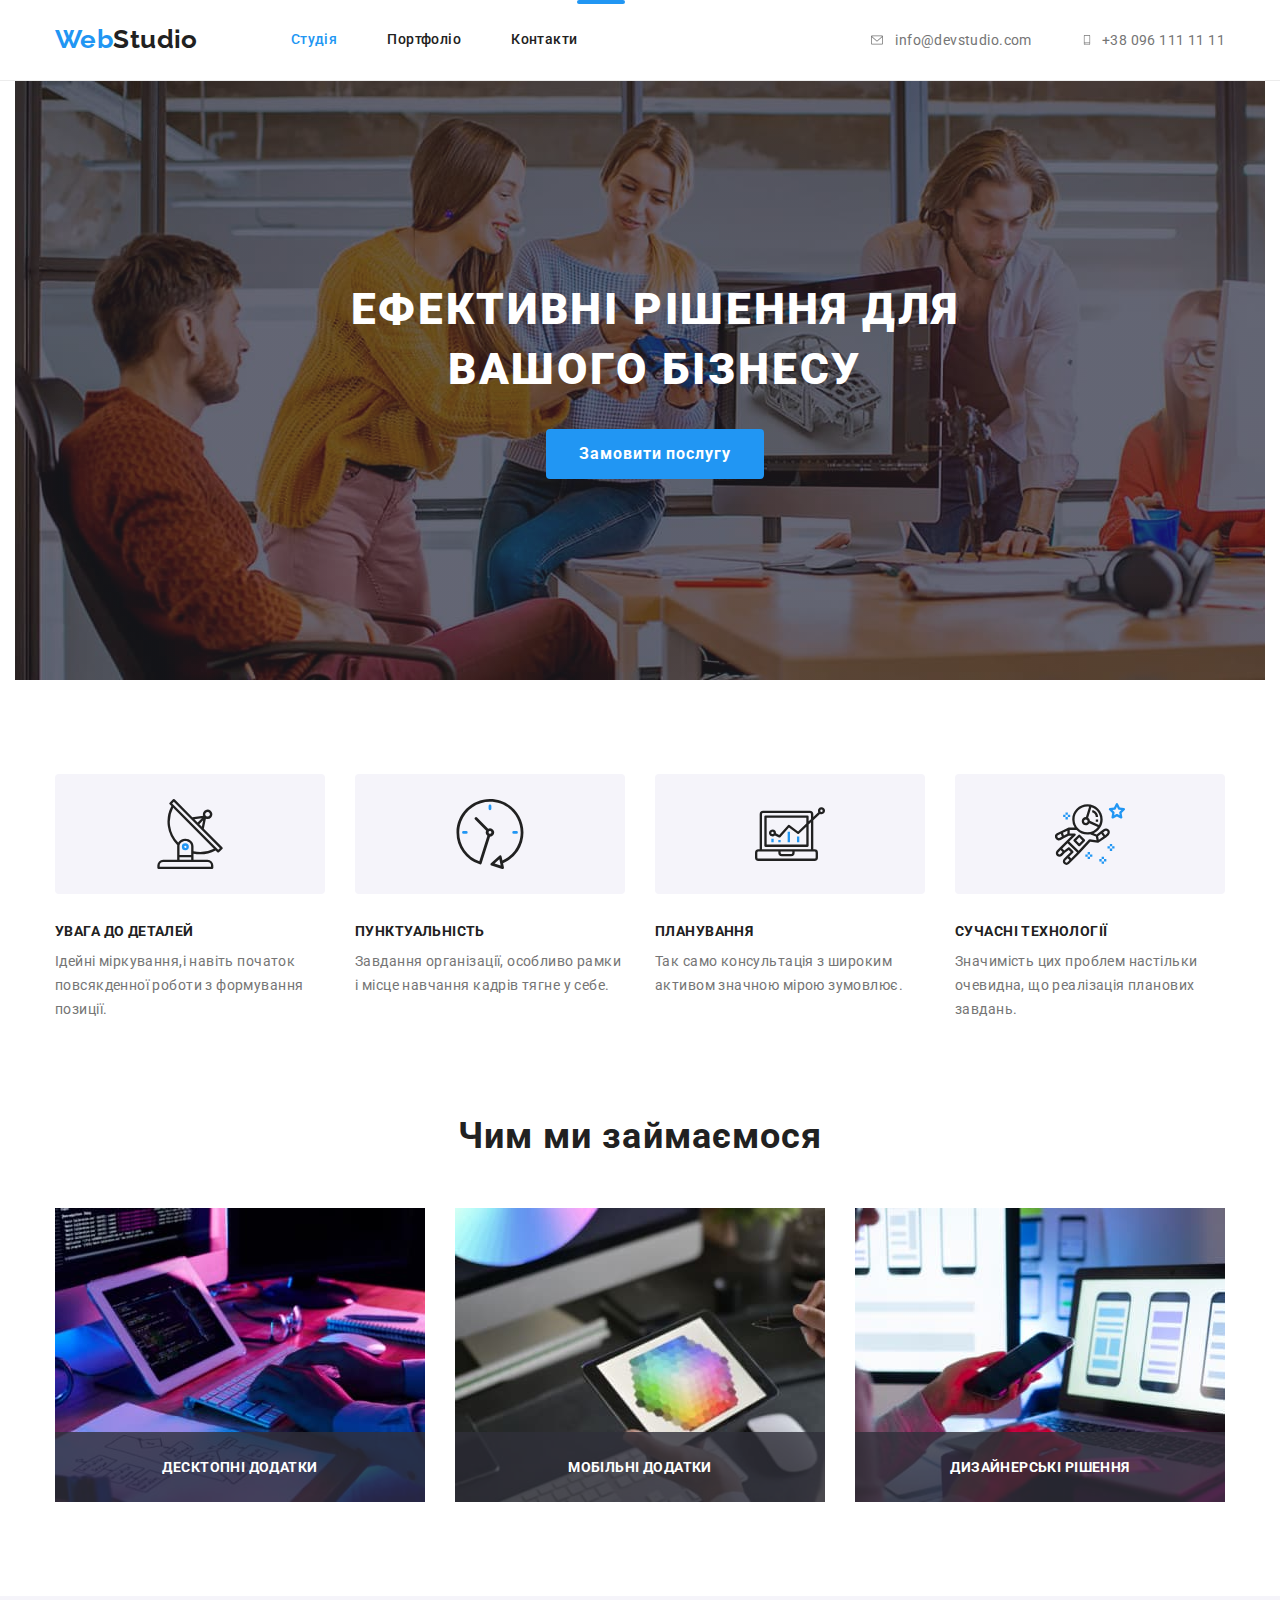
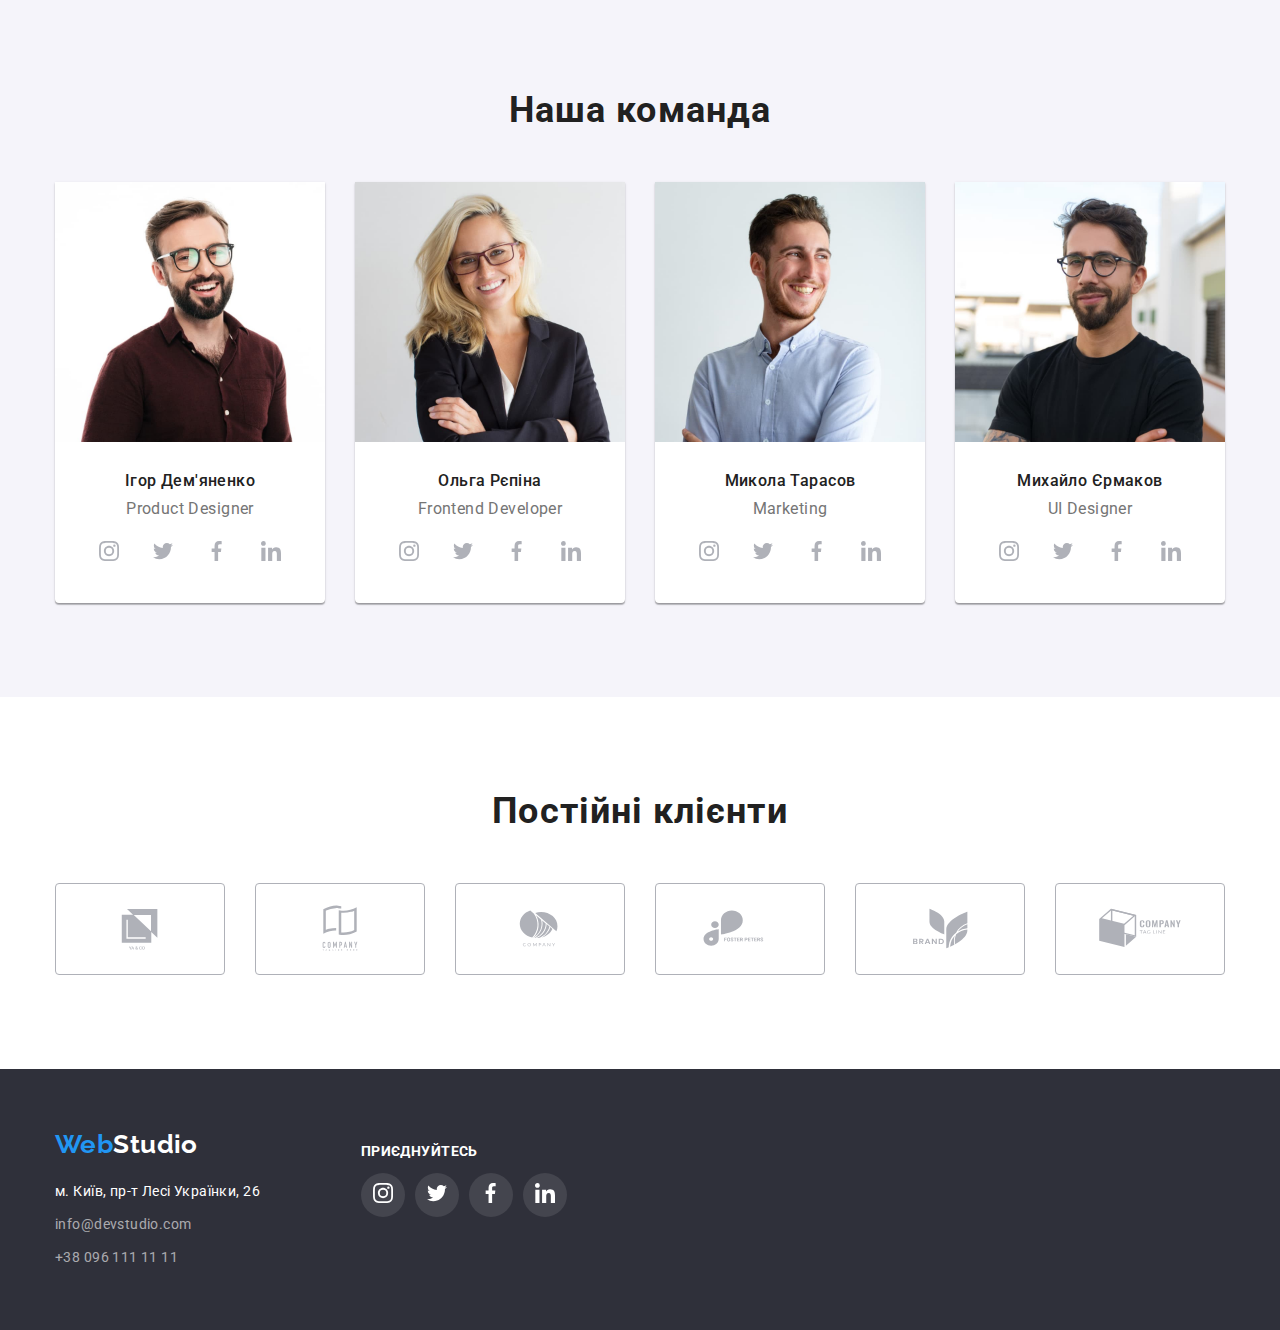
==== index.html @ f9b78a2f "upp" ====
<!DOCTYPE html>
<html lang="uk">
<head>
    <meta charset="UTF-8" />
    <meta 
    name="viewport" 
    content="width=device-width, initial-scale=1.0"
    />
    <title>WebStudio</title>
    <link rel="preconnect" href="https://fonts.googleapis.com">
    <link rel="preconnect" href="https://fonts.gstatic.com" crossorigin>
    <link href="https://fonts.googleapis.com/css2?family=Raleway:wght@700&family=Roboto:wght@400;500;700;900&display=swap" rel="stylesheet">
    <link rel="stylesheet" href="https://cdnjs.cloudflare.com/ajax/libs/modern-normalize/1.1.0/modern-normalize.min.css">
    <link rel="stylesheet" href="./css/styles.css">
</head>

<body>
    <header class="header">
        <div class="container">
            <div class="main-nav container-header">
                <a href="./index.html" class="logo decoration"><span class="web">Web</span><span
                        class="studio">Studio</span></a>
                <nav>
                    <ul class="list site-nav decoration header-decoration">
                        <li class="item"><a class="link current" href="./index.html">Студія</a></li>
                        <li class="item"><a class="link" href="./portfolio.html">Портфоліо</a></li>
                        <li class="item"><a class="link" href="./index.html">Контакти</a></li>
                    </ul>
                </nav>
    
                <ul class="list decoration auth-nav">
                    <li class="item-contact">
                        <a href="mailto:info@devstudio.com"
                            class="contact contact-header">
                            <svg width="16" height="12" class="nav-icon">
                                <use href="./images/icons.svg#icon-envelopehover"></use>
                            </svg>info@devstudio.com</a>
                    </li>
                    <a href="tel:+380961111111" class="nav-img contact-header">
                    
                    </a>
                    <li class="item-contact">
                        <a href="tel:+380961111111" class="contact contact-header">
                            <svg width="10" height="16" class="nav-icon">
                                <use href="./images/icons.svg#icon-smartphone"></use>
                            </svg> +38 096 111 11 11
                        </a>
                    </li>
                </ul>
            </div>
        </div>
    </header>

    <main>
        <section class="section-hero">
         <div class="hero-background">
            <div class="container">
                <div class="hero">
                    <h1 class="hero-title">Ефективні рішення для<br>вашого бізнесу</h1>
                    <button type="button" class="button primary">Замовити послугу</button>
                </div>
            </div>
         </div>
        </section>

        <section class="section-first">
            <div class="container">
             <div class="section index-hero">
            <h2 class="visually-hidden">Переваги</h2>
            <div>
                <ul class="list decoration-icons">
                   <li>
                    <span class="feauter-section-img">
                        <svg width="100" height="25" class="feauter-section-icon">
                            <use href="./images/icons.svg#icon-antenna"></use>
                        </svg>
                    </span>
                   </li>
                    <li>
                        <span class="feauter-section-img">
                            <svg width="100" height="25" class="feauter-section-icon">
                                <use href="./images/icons.svg#icon-clock"></use>
                            </svg>
                        </span>
                    </li>
                    <li>
                        <span class="feauter-section-img">
                            <svg width="100" height="25" class="feauter-section-icon">
                                <use href="./images/icons.svg#icon-diagram"></use>
                            </svg>
                        </span>
                    </li>
                    <li>
                        <span class="feauter-section-img">
                            <svg width="100" height="25" class="feauter-section-icon">
                                <use href="./images/icons.svg#icon-astronaut"></use>
                            </svg>
                        </span>
                    </li>
                </ul>
                <ul class="list feauter-section">
                     <li class="item-section">
                        <h3 class="section-title">Увага до деталей</h3>
                        <p class="section-text">Ідейні міркування,i навіть початок повсякденної роботи з формування позиції.</p>
                        </li>
                    <li class="item-section">
                        <h3 class="section-title">Пунктуальність</h3>
                        <p class="section-text">Завдання організації, особливо рамки i місце навчання кадрів тягне y себе.</p>
                    </li>
                    <li class="item-section">
                        <h3 class="section-title">Планування</h3>
                        <p class="section-text">Так само консультація з широким активом значною мірою зумовлює.</p>
                    </li>
                    <li class="item-section">
                        <h3 class="section-title">Сучасні технології</h3>
                        <p class="section-text">Значимість цих проблем настільки очевидна, що реалізація планових завдань.</p>
                    </li>    
                </ul>
            </div>
            </div>
        </section>

        <section class="main-pictures">
            <div class="container">
                <div class="section">
            <h2 class="title">Чим ми займаємося</h2>
                <ul class="list list-pictures">
                    <li class="photos"><img src="./images/img1.jpg" alt="Програміст кодує" width="370"></li>
                    <li class="photos photos-second"><img src="./images/img2.jpg" alt="Дизайнер працює за ноутбуком" width="370"></li>
                    <li class="photos photos-third"><img src="./images/img3.jpg" alt="Дизайнер роздивляється колірну палітру" width="370"></li>
                </ul>
               </div>
            </div>
        </section>

        <section class="team section-team">
            <div class="container">
               <div class="section">
            <h2 class="title">Наша команда</h2>


            <ul class="list list-card">
                <li class="card"> 
                    <img class="images" src="./images/igor.jpg" alt="Чоловік y окулярах" width="270">
                    <div class="card-member">
                        <h3 class="card-title members">Ігор Дем'яненко</h3>
                        <p class="card-text members">Product Designer</p>
                        <ul class="cards-img list">
                                <li>
                                    <a href="" class="social cards-img-icon">
                                    <svg width="20" height="20" class="cards-icon">
                                        <use href="./images/icons.svg#icon-instagram"></use>
                                    </svg>
                                    </a>
                                </li>
                            <li>
                                <a href="" class="social cards-img-icon">
                                    <svg width="20" height="20" class="cards-icon">
                                        <use href="./images/icons.svg#icon-twitter"></use>
                                    </svg>
                                </a>
                            </li>
                            <li>
                                <a href="" class="social cards-img-icon">
                                    <svg width="20" height="20" class="cards-icon">
                                        <use href="./images/icons.svg#icon-vector"></use>
                                    </svg>
                                </a>
                            </li>
                            <li>
                                <a href="" class="social cards-img-icon">
                                    <svg width="20" height="20" class="cards-icon">
                                        <use href="./images/icons.svg#icon-linkedin"></use>
                                    </svg>
                                </a>
                            </li>
                        </ul>
                    </div>
                </li>
                <li class="card"> 
                    <img class="images" src="./images/olha.jpg" alt="Жінка із світлим волоссям y темному жакеті" width="270">
                    <div class="card-member">
                        <h3 class="card-title members">Ольга Рєпіна</h3>
                        <p class="card-text members">Frontend Developer</p>
                        <ul class="cards-img list">
                            <li>
                                <a href="" class="social cards-img-icon">
                                    <svg width="20" height="20" class="cards-icon">
                                        <use href="./images/icons.svg#icon-instagram"></use>
                                    </svg>
                                </a>
                            </li>
                            <li>
                                <a href="" class="social cards-img-icon">
                                    <svg width="20" height="20" class="cards-icon">
                                        <use href="./images/icons.svg#icon-twitter"></use>
                                    </svg>
                                </a>
                            </li>
                            <li>
                                <a href="" class="social cards-img-icon">
                                    <svg width="20" height="20" class="cards-icon">
                                        <use href="./images/icons.svg#icon-vector"></use>
                                    </svg>
                                </a>
                            </li>
                            <li>
                                <a href="" class="social cards-img-icon">
                                    <svg width="20" height="20" class="cards-icon">
                                        <use href="./images/icons.svg#icon-linkedin"></use>
                                    </svg>
                                </a>
                            </li>
                        </ul>
                    </div>
                </li>
                <li class="card"> 
                    <img class="images" src="./images/mykola.jpg" alt="Чоловік y світлік сорочці" width="270">
                    <div class="card-member">
                        <h3 class="card-title members">Микола Тарасов</h3>
                        <p class="card-text members">Marketing</p>
                        <ul class="cards-img list">
                            <li>
                                <a href="" class="social social-cards cards-img-icon">
                                    <svg width="20" height="20" class="cards-icon">
                                        <use href="./images/icons.svg#icon-instagram"></use>
                                    </svg>
                                </a>
                            </li>
                            <li>
                                <a href="" class="social social-cards cards-img-icon">
                                    <svg width="20" height="20" class="cards-icon">
                                        <use href="./images/icons.svg#icon-twitter"></use>
                                    </svg>
                                </a>
                            </li>
                            <li>
                                <a href="" class="social social-cards cards-img-icon">
                                    <svg width="20" height="20" class="cards-icon">
                                        <use href="./images/icons.svg#icon-vector"></use>
                                    </svg>
                                </a>
                            </li>
                            <li>
                                <a href="" class="social social-cards cards-img-icon">
                                    <svg width="20" height="20" class="cards-icon">
                                        <use href="./images/icons.svg#icon-linkedin"></use>
                                    </svg>
                                </a>
                            </li>
                        </ul>
                    </div>
                </li>
                <li class="card"> 
                    <img class="images" src="./images/mykhailo.jpg" alt="Чоловік y окулярах i чорній футболці" width="270">
                    <div class="card-member">
                        <h3 class="card-title members">Михайло Єрмаков</h3>
                        <p class="card-text members">UI Designer</p>
                        <ul class="cards-img list">
                            <li>
                                <a href="" class="social social-cards cards-img-icon">
                                    <svg width="20" height="20" class="cards-icon">
                                        <use href="./images/icons.svg#icon-instagram"></use>
                                    </svg>
                                </a>
                            </li>
                            <li>
                                <a href="" class="social social-cards cards-img-icon">
                                    <svg width="20" height="20" class="cards-icon">
                                        <use href="./images/icons.svg#icon-twitter"></use>
                                    </svg>
                                </a>
                            </li>
                            <li>
                                <a href="" class="social social-cards cards-img-icon">
                                    <svg width="20" height="20" class="cards-icon">
                                        <use href="./images/icons.svg#icon-vector"></use>
                                    </svg>
                                </a>
                            </li>
                            <li>
                                <a href="" class="social social-cards cards-img-icon">
                                    <svg width="20" height="20" class="cards-icon">
                                        <use href="./images/icons.svg#icon-linkedin"></use>
                                    </svg>
                                </a>
                            </li>
                        </ul>
                    </div>
                </li>
            </ul>
            </div>
            </div>
        </section>

        <section class="section-logo">
            <div class="container">
                    <h2 class="header-client">Постійні клієнти</h2>
                    <ul class="clients-logoes list">
                        <li>
                            <a href="" class="clients-img">
                                <svg width="106" height="60" class="clients-icon">
                                    <use href="./images/icons.svg#icon-logo"></use>
                                </svg>
                            </a>
                        </li>
                        <li>
                         <a href="" class="clients-img">
                            <svg width="106" height="60" class="clients-icon">
                                <use href="./images/icons.svg#icon-logo1"></use>
                            </svg>
                         </a>
                        </li>
                        <li>
                         <a href="" class="clients-img">
                            <svg width="106" height="60" class="clients-icon">
                                <use href="./images/icons.svg#icon-logo2"></use>
                            </svg>
                         </a>  
                        </li>
                        <li>
                         <a href="" class="clients-img">
                            <svg width="106" height="60" class="clients-icon">
                                <use href="./images/icons.svg#icon-logo3"></use>
                            </svg>
                         </a>  
                        </li>
                        <li>
                         <a href="" class="clients-img">
                            <svg width="106" height="60" class="clients-icon">
                                <use href="./images/icons.svg#icon-logo4"></use>
                            </svg>
                         </a>  
                        </li>
                        <li>
                         <a href="" class="clients-img">
                            <svg width="106" height="60" class="clients-icon">
                                <use href="./images/icons.svg#icon-logo5"></use>
                            </svg>
                         </a> 
                        </li>
                    </ul>
            </div>
        </section>

    </main>

    <footer class="footer">
     <div class="container">
                <ul class="footer-position list">
                    <li class="footer-position-part">
                        <div class="footer-logo"><a href="./index.html" class="logo decoration"><span class="web">Web</span><span
                            class="studio-footer">Studio</span></a>
                        </div>
                    <address>
                        <div>
                        <ul class="list address decoration">
                            <li class="address-footer">
                                <a href="https://goo.gl/maps/RKnZuP3yqJWEUkQHA" class="city">м. Київ, пр-т Лесі Українки, 26</a>
                            </li>
                            <li class="contact-footer address-footer">
                                <a href="mailto:info@devstudio.com" class="footer-contact">info@devstudio.com</a>
                            </li>
                            <li class="contact-footer">
                                <a href="tel:+380961111111" class="footer-contact">+38 096 111 11 11</a>
                            </li>
                        </ul>
                        </div>
                    </address>
                    </li>
    
                <li class="footer-position-part">
                    <p class="footer-text">ПРИЄДНУЙТЕСЬ</p>
                <ul class="cards-img list">
                    <a href="" class="cards-img-icon social">
                        <li class="img-footer">
                            <svg width="20" height="20" class="cards-icon icon-footer">
                                <use href="./images/icons.svg#icon-instagram"></use>
                            </svg>
                    </li>
                    </a>
                    <a href="" class="cards-img-icon social">
                        <li class="img-footer">
                            <svg width="20" height="20" class="cards-icon icon-footer">
                                <use href="./images/icons.svg#icon-twitter"></use>
                            </svg>
                        </li>
                    </a>
                    <a href="" class="cards-img-icon social">
                        <li class="img-footer">
                            <svg width="20" height="20" class="cards-icon icon-footer">
                                <use href="./images/icons.svg#icon-vector"></use>
                            </svg>
                        </li>
                    </a>
                    <a href="" class="cards-img-icon social">
                        <li class="img-footer">
                            <svg width="20" height="20" class="cards-icon icon-footer">
                                <use href="./images/icons.svg#icon-linkedin"></use>
                            </svg>
                        </li>
                    </a>
                </ul>
                </li>
                </ul>
     </div>
    </footer>
    </body>
    
    </html>
---- css/styles.css ----
/* #212121 - основний колір (чорний) */
/* #757575 - другорядний колір (сірий) *
/* #FFFFFF - білий колір */
/* #2196F3 - колір акцент */

/* #FFFFFF - колір фону */
/* #2F303A - колір другорядного фону (сірий) */
/* #F5F4FA - колір другорядного фону (сірий темний) */
/* #ECECEC - колір рамки хедера */
/* #EEEEEE - колір рамки карток */
/* #AFB1B8- колір логотипів*/
/* rgba(47, 48, 58, 0.4) -color hero-img*/
/*rgba(255, 255, 255, 0.1); -color back for icon footer*/
:root {
    --title-text-color: #212121 ;
    --primary-text-color: #757575 ;
    --accent-text-color: #2196F3 ;
    --second-text-color: #FFFFFF ;
    --button-background-color: #F5F5F5 ;
    --footer-background-color: #2F303A;
    --second-text-color-footer: rgba(255, 255, 255, 0.6);
    --footer-background-icon: rgba(255, 255, 255, 0.1);
    --second-background-color:  #F5F4FA ;
    --header-bording-color: #ECECEC;
    --card-border: #EEEEEE;
    --hero-img: rgba(47, 48, 58, 0.4);
    --logo-color: #AFB1B8;
}
 .photos{
    display: flex;
    justify-content: space-around;
 } 

body {
    background-color: var(--second-text-color);
    color: var(--title-text-color);
    font-family: 'Roboto', sans-serif;
    font-size: 14px;
    letter-spacing: 0.03em;
}


img {
    max-width: 100%;
    height: auto;
    display: block;
}
.list-pictures{
    display: inline-flex;
    flex-wrap: wrap;
}


/*скинула відступи у списків*/
ul {
    padding-inline-start: 0px;
}

/* приховала h */
.visually-hidden {
        position: absolute;
        white-space: nowrap;
        width: 1px;
        height: 1px;
        overflow: hidden;
        border: 0;
        padding: 0;
        clip: rect(0 0 0 0);
        clip-path: inset(50%);
        margin: -1px;
}

/*прибрала маркери */
.list {
    list-style: none;
}

/* main-nav */ 
.main-nav {
    display: flex;
    align-items: center;
}

.container{
    width: 1200px;
    margin-left: auto;
    margin-right: auto;
    padding-left: 15px;
    padding-right: 15px;
}

/* header */
.header{
    position: fixed;
    padding-top: 0px;
    padding-bottom: 0px;
    border-bottom: 1px solid var(--header-bording-color);
    background-color: var(--second-text-color);
    top: 0;
    left: 0;
    right: 0;
    z-index: 1;
}

/*decoration*/

 /* logo header */
.decoration {
      text-decoration: none;
 }
.list.decoration{
    margin-top: 0;
    margin-bottom: 0;
    display: flex;
}

.logo {
    margin-right: 93px;
}
.logo .web {
    color: var(--accent-text-color);
    font-family: 'Raleway', sans-serif;
    font-weight: 700;
    font-size: 26px;
    line-height: 1.2;
    text-decoration: none;
}
.logo .studio {
    color: var(--title-text-color);
    font-family: 'Raleway', sans-serif;
    font-weight: 700;
    font-size: 26px;
    line-height: 1.2;
    text-decoration: none;
}

/* site-nav */
.site-nav {
    display: flex;
}

/*відступи між site-nav*/
.site-nav .item {
    margin-right: 50px;
}
.site-nav .item:last-child {
    margin-right: 0px;
}

.site-nav .link {
    display: block;
    padding-top: 32px;
    padding-bottom: 32px;

    color: var(--title-text-color);
    font-weight: 500;
    font-size: 14px;
    line-height: 1.14;
    text-decoration: none;

}

.site-nav .link:hover, .site-nav .link:focus {
    color: var(--accent-text-color);
    font-weight: 500;
    font-size: 14px;
    line-height: 1.14;
    text-decoration: none;
}

.site-nav .link.current {
    color: var(--accent-text-color);
}

.auth-nav {
    margin-left: auto;
}

/*contacts */
.contact-header{
    display: flex;
    color: var(--primary-text-color);
    align-items: center;
}
.contact-header:hover, .contact-header:focus{
    color:var(--accent-text-color);
}

.contact {
    text-decoration: none;
}

.contact:hover, .contact:focus{
    font-weight: 500;
    font-size: 14px;
    line-height: 1.14;
}

.item-contact {
    padding-top: 32px;
    padding-bottom: 32px;
}

.nav-icon{
    display: flex;
    align-items: center; 
    fill: currentColor;
    margin-right: 10px; 
}

/*відступи між .list .contact*/
.list .item-contact {
    margin-right: 50px;
}

.list .item-contact:last-child {
    margin-right: 0px;
}

/* footer */
.footer-position{
display: flex;
flex-direction: row;
gap: 70px;
}

.footer-position-part{
align-items: center;
}

footer{
    background-color: var(--footer-background-color);
    display: list-item;
    }

.footer {
    padding-top: 60px;
    padding-bottom: 60px;
}

.footer-contact {
    color: var(--second-text-color-footer);
    text-decoration: none;
}

.footer-contact:hover,
.footer-contact:focus {
    color: var(--accent-text-color);
    font-weight: 500;
    font-size: 14px;
    line-height: 1.14;
    cursor: pointer;

}

.list.address {
    display: block;
}

.logo .studio-footer {
    color: var(--second-text-color);
    font-family: 'Raleway', sans-serif;
    font-weight: 700;
    font-size: 26px;
    line-height: 1.2;
    text-decoration: none;

    margin-top: 0px;
}

div.footer-logo{
    margin-bottom: 20px;
}

/* address foter */
.adress {
    font-style: normal;
    font-size: 14px;
    line-height: 1.71;
    letter-spacing: 0.03em;
    margin-top: 0px;
    margin-bottom: 9px;
}

address{
    font-style: normal;
}

li.address-footer{
    margin-bottom: 9px;
}

.city {
    color: var(--second-text-color);
    text-decoration: none;
    line-height: 1.71;
    font-size: 14px;
    }
.city:hover, .city:focus{
    color: var(--accent-text-color);
    }

.contact-footer {
    line-height: 1.71;
    font-size: 14px;
    font-size: 14px;
    text-decoration: none;
    }

.mail-number{
    color: var(--second-text-color-footer);
    text-decoration: none;
}

.mail-number:hover,
.mail-number:focus {
    color: var(--accent-text-color);
    font-weight: 400;
    font-size: 14px;
    line-height: 1.71;
}

.footer-text{
font-style: normal;
font-weight: 700;
line-height: 16px;

color: var(--second-text-color);
}
.social{
    background-color:var(--footer-background-icon);
}
.cards-img-icon .img-footer:hover, 
.cards-img-icon .img-footer:focus{
    background-color: var(--accent-text-color);
}

.cards-icon.icon-footer{
fill:var(--second-text-color);
}
.cards-icon:focus{
    fill:var(--second-text-color);
}

/*main index*/
/* hero */
.hero-background {
        background-color: var(--footer-background-color);
        background-image: linear-gradient(rgba(47, 48, 58, 0.4), rgba(47, 48, 58, 0.4)), url("./background-hero-img.jpg");
        background-repeat: no-repeat;
        background-size: cover;
        max-width: 1600px;
        height: 600px;
        margin-left: auto;
        margin-right: auto;
}

.section-hero{
padding-left: 15px;
padding-right: 15px;
margin-top: 80px;
}

.hero{
    text-align: center;
    padding-top: 200px;
    padding-bottom: 200px;
    margin-left: auto;
    margin-right: auto;
    width: 1200px;
}
.hero-title{
    font-weight: 900;
    font-size: 44px;
    line-height: 1.36;
    letter-spacing: 0.06em;
    color: var(--second-text-color);
    text-transform: uppercase;

    margin-top: 0;
    margin-bottom: 30;
}

.button.primary {
    border: 1px solid transparent;
    border-radius: 4px;
    padding: 10px 32px;
    min-width: 216px;
    height: 50px;
    margin-bottom: 0px;

/*по центрі кнопка не знаю чи так*/
    margin: auto;
    display: block;
    
    color: var(--second-text-color);
    background-color: var(--accent-text-color);
    
    font-family: inherit;
    font-weight: 700;
    font-size: 16px;
    line-height: 1.88;
    display: flex;
    align-items: center;
    text-align: center;
    letter-spacing: 0.06em;
    cursor: pointer;
    text-align: center;
}

.button.primary:hover, .button.primary:focus {
    color: var(--accent-text-color);
    background-color: var(--second-text-color);
    
    font-family: inherit;
    font-weight: 700;
    font-size: 16px;
    line-height: 1.88;
    display: flex;
    align-items: center;
    text-align: center;
}

/*переваги*/
/* section title */
.decoration-icons{
    display:flex;
    gap: 30px;

}

.feauter-section-img{
display: flex;
justify-content: center;
align-items: center;
width: 270px;
height: 120px;
background-color: var(--second-background-color);
border-radius: 4px;
margin-bottom: 30px;

}

.feauter-section-icon{
width: 70px;
height: 70px;
}

.section-first {
padding-top: 94px;
padding-bottom: 94px;
}

.item-section {
    width: 270px;
    height: 98px;
}

.list.feauter-section{
    display: flex;
    gap: 30px;
}

.section .section-title{
font-weight: 700;
font-size: 14px;
line-height: 1.14;
text-transform: uppercase;
margin-top: 0;
margin-bottom: 10px;
}
/* section text  */
.section .section-text{
    color: var(--primary-text-color);
    line-height: 1.7;
    margin-top: 0px;
}

/* section Чим ми займаємось*/
/* h2  */
.section .photos {
    font-weight: 700;
    font-size: 36px;
    line-height: 1.16;
    text-align: center;
    letter-spacing: 0.03em;
    color: var(--title-text-color);
    position: relative;
}

.photos::after{
    content: "ДЕСКТОПНІ ДОДАТКИ";
    color: var(--second-text-color);
    font-style: normal;
    font-weight: 700;
    font-size: 14px;
    line-height: 16px;
    text-align: center;
    letter-spacing: 0.03em;
    align-items: center;
    padding: 27px 107px;

    position: absolute;
    width: 370px;
    height: 70px;
    background: rgba(47, 48, 58, 0.8);
    bottom: 0px;
}

.photos.photos-second::after{
    content: "МОБІЛЬНІ ДОДАТКИ";
}

.photos.photos-third::after{
    content: "ДИЗАЙНЕРСЬКІ РІШЕННЯ";
    padding: 27px 95px;
}


ul.list{
    margin-top: 0px;
    margin-bottom: 0px;
}
.list-pictures {
    display: flex;
    gap: 30px;
}

.main-pictures {
    padding-bottom: 94px;
}


/*section наша команда*/
.list-card{
    display: flex;
    gap: 30px;
}

.team{
    background-color: var(--second-background-color);
}
.section-team{
    padding-top: 94px;
    padding-bottom: 94px; 
}

.list .card{
    background-color: var(--second-text-color);
}

/* наша команда */
/*чим ми займаємось-заголовок*/
.section .title {
    font-weight: 700;
    font-size: 36px;
    line-height: 1.16;
    text-align: center;
    letter-spacing: 0.03em;

    margin-top: 0px;
    margin-bottom: 50px;
}
li.card {
    padding-top: 0px;
    
    box-shadow: 0px 1px 3px rgba(0, 0, 0, 0.12), 0px 1px 1px rgba(0, 0, 0, 0.14), 0px 2px 1px rgba(0, 0, 0, 0.2);
    border-radius: 0px 0px 4px 4px;
}
.card .images {
    margin-top: 0px;
    margin-bottom: 0px;
}

div.card-member{
    display: flex;
    flex-direction: column;
    justify-content: center;
    align-items: center;
    padding-top: 30px;
    padding-bottom: 30px;
}

.card-title.members {
        font-weight: 500;
        font-size: 16px;
        line-height: 1.18;

        margin-top: 0px;
        margin-bottom: 10px;
}

.card-text.members {
        font-size: 16px;
        line-height: 1.18;
        color: var(--primary-text-color);
        margin-top: 0px;
        margin-bottom: 10px;
}

/*ikonki dla kartek*/
.cards-img{
 display: flex;
 gap: 10px;
}

.cards-img-icon{
display: flex;
justify-content: center;
align-items: center;

width: 44px;
height: 44px;
border-radius: 50%;
}

.cards-img-icon:hover,
.cards-img-icon:focus {
    background-color: var(--accent-text-color);
    cursor: pointer;
    fill:var(--second-text-color);
}


.cards-icon{
fill: var(--logo-color);
}

.cards-img-icon:hover .cards-icon,
.cards-img-icon:focus .cards-icon{
fill:var(--second-text-color);
}

/* section client*/
.section-logo{
    padding-top: 94px;
    padding-bottom: 94px;
}
.header-client{
    font-weight: 700;
    font-size: 36px;
    line-height: 1.16;
    text-align: center;
    letter-spacing: 0.03em;

    margin-top: 0;
    margin-bottom: 50px;
}

.header-decoration{
    position: relative;
}
.header-decoration::after{
    content: "";
    width: 48px;
    height: 4px;
    background-color: #2196F3;
    border-radius: 2px;
    top: 0;
    left: 0;
}

.clients-logoes{
    display: flex;
    flex-direction: row;
    gap:30px;
}
.clients-img{
    display: flex;
    justify-content: center;
    align-items: center;
    width: 170px;
    height: 92px;
    background-color: var(--second-text-color);
    border: 1px solid rgba(175, 177, 184, 1);
    border-radius: 4px;
}
.clients-img:hover, .clients-img:focus{
    border: 1px solid var(--accent-text-color);
    box-shadow: 0px 4px 4px 0px rgba(0, 0, 0, 0.25);
    cursor: pointer;
}
.clients-icon{
    fill:var(--logo-color);
    width: 170px;
    height: 92px;
}

.clients-img:hover .clients-icon, .clients-img:focus .clients-icon{
    fill:var(--accent-text-color);
}


/*portfolio*/
.section-secondary{
    padding-top: 94px;
    padding-bottom: 94px;
    margin-top: 80px;
}

/* button */
.list.button{
display: flex;
justify-content: center;
margin-top: 0px;
margin-bottom: 50px;
gap: 8px;
}

/* li.card-border {
    border: 1px solid var(--card-border);
}
*/


li.card-border:nth-child(7){
    margin-bottom: 0px;
}
li.card-border:nth-child(8) {
    margin-bottom: 0px;
}
li.card-border:nth-child(9) {
    margin-bottom: 0px;
}
 
.button .secondary {
    border: 1px solid transparent;
    display: inline-block;
    border-radius: 4px;
    padding: 6px 25px;
    min-width: 73px;
    height: 38px;

    color: var(--title-text-color);
    background-color: var(--button-background-color);
    font-family: inherit;
    cursor: pointer;
    font-weight: 500;
    font-size: 16px;
    line-height: 1.62;
    letter-spacing: 0.03em;
    text-align: center;
}

.button .secondary:hover, .button .secondary:focus {
    color: var(--second-text-color);
    background-color: var(--accent-text-color);

    box-shadow: 0px 3px 1px rgba(0, 0, 0, 0.1), 0px 1px 2px rgba(0, 0, 0, 0.08), 0px 2px 2px rgba(0, 0, 0, 0.12);
    border-radius: 4px;
}

/*img porfolio*/
.portfolio-link:hover, .portfolio-link:focus{
    box-shadow: 0px 4px 4px 0px rgba(0, 0, 0, 0.25);
}

.decoration-images{
    margin-top: 0px;
    margin-bottom: 0px;
}

div.portfolio-card {
    padding-left: 24px;
    padding-top: 20px;
    padding-bottom: 20px;
    border: 1px solid var(--card-border);
}

.cards-portfolio{
    display: flex;
    flex-wrap: wrap;
    gap: 30px;
}

/* title */
a .portfolio-title{
    font-weight: 700;
    font-size: 18px;
    line-height: 2;
    letter-spacing: 0.06em;
    color: var(--title-text-color);
    text-decoration: none;

    margin-top: 0px;
    margin-bottom: 4px;
}
/* text */
a .portfolio-text{
    font-size: 16px;
    line-height: 1.88;
    color: var(--primary-text-color);
    text-decoration: none;

    margin-top: 0px;
    margin-bottom: 0px;
}
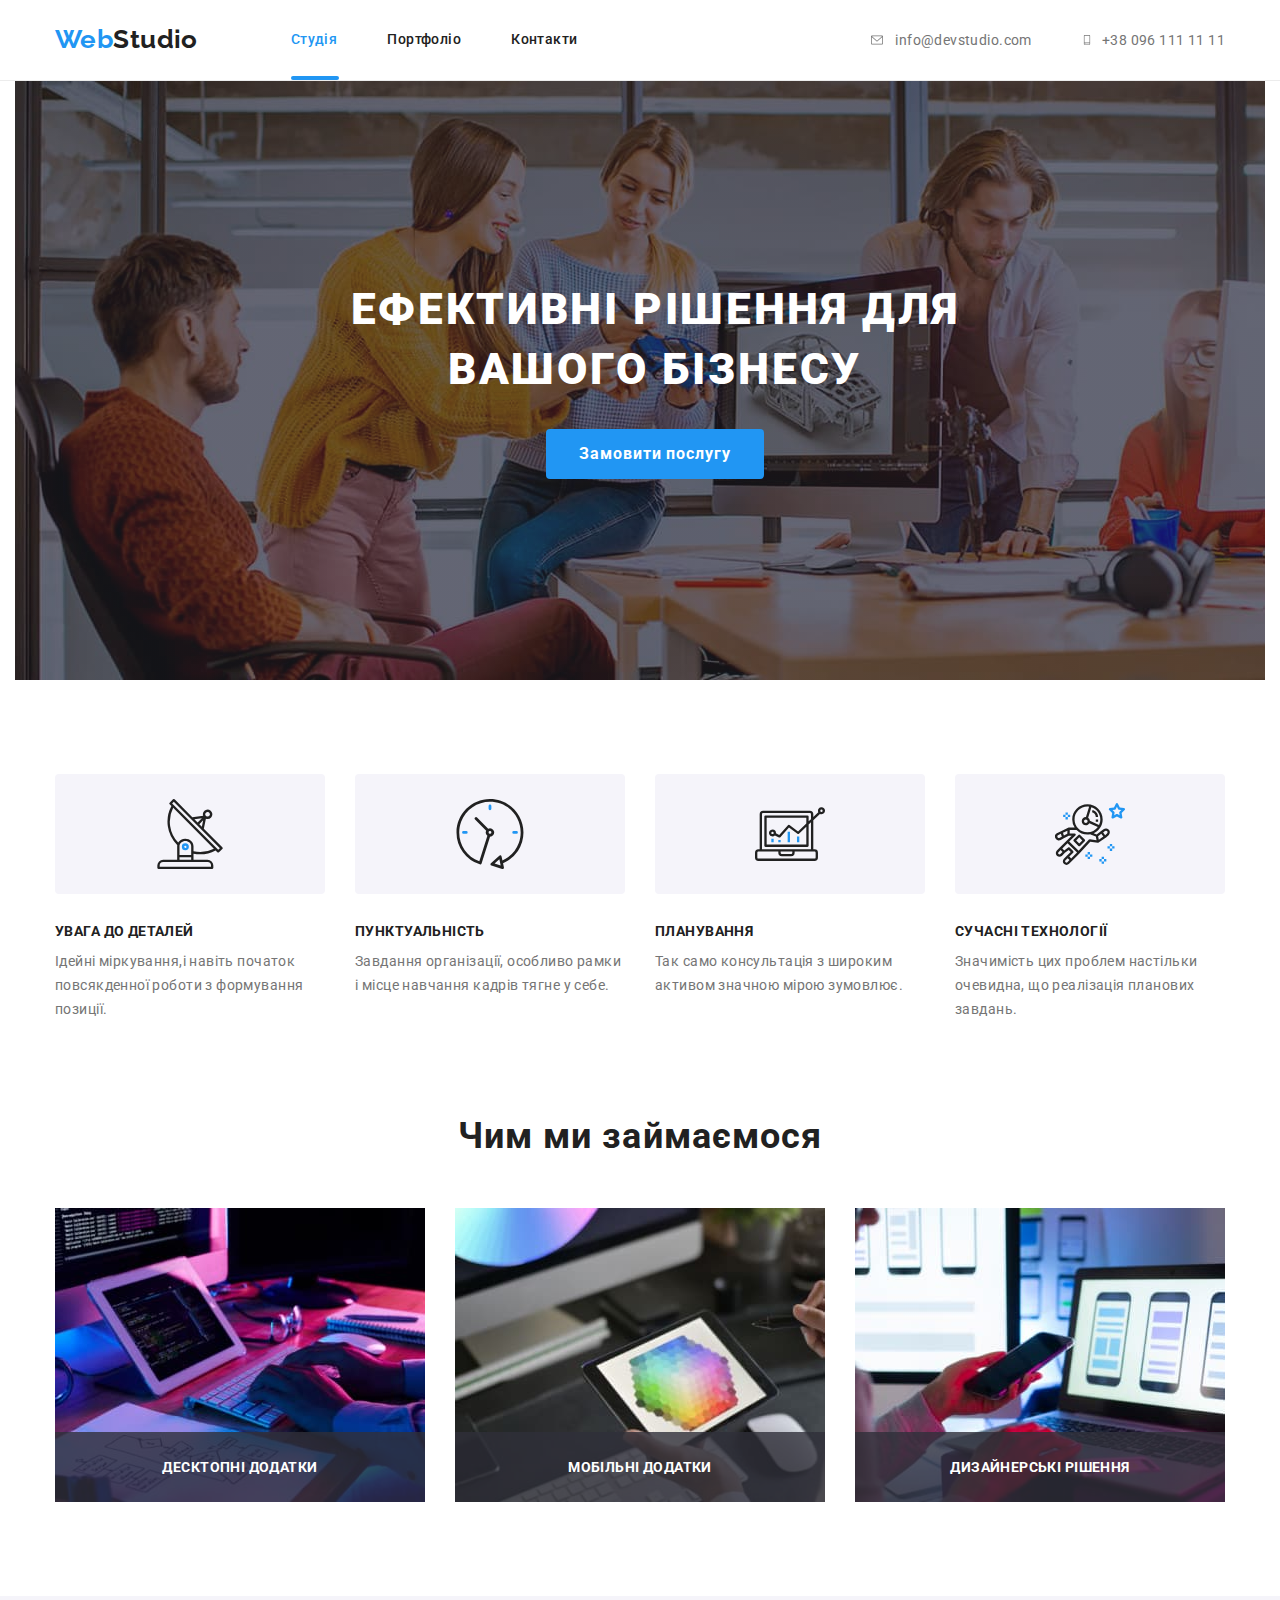
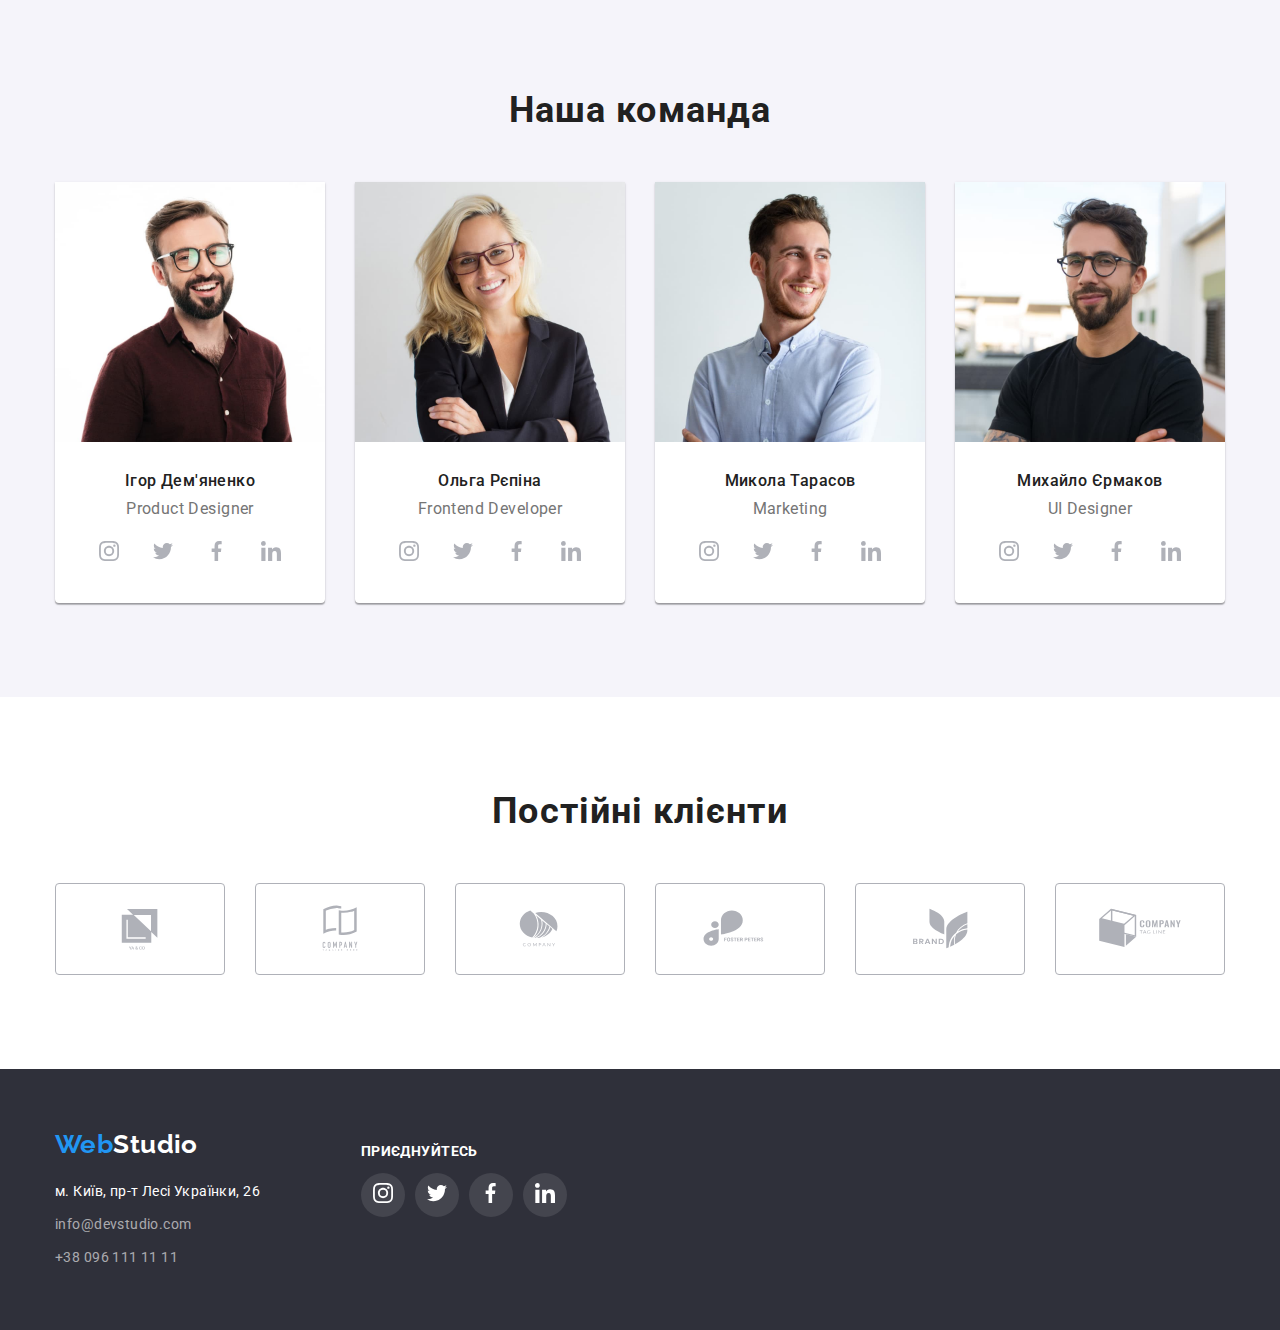
==== commit 9e95a712: "зміни" ====
--- a/index.html
+++ b/index.html
@@ -57,7 +57,7 @@
             <div class="container">
                 <div class="hero">
                     <h1 class="hero-title">Ефективні рішення для<br>вашого бізнесу</h1>
-                    <button type="button" class="button primary">Замовити послугу</button>
+                    <button type="button" class="button primary" data-modal-open>Замовити послугу</button>
                 </div>
             </div>
          </div>
@@ -405,6 +405,20 @@
                 </ul>
      </div>
     </footer>
+
+
+
+<div class="backdrop is-hidden" data-modal>
+    <div class="modal">
+    <button type="button" class="modal-close-button" data-modal-close>
+            <div class="thumb">
+                <img class="close-button" src="./close.png" alt="close" width="30" height="30">
+            </div>
+    </button>
+    </div>
+</div>
+     
+     <script src="./modal.js"></script>
     </body>
     
     </html>--- a/css/styles.css
+++ b/css/styles.css
@@ -104,6 +104,7 @@
 
 /*decoration*/
 
+
  /* logo header */
 .decoration {
       text-decoration: none;
@@ -513,7 +514,9 @@
 
 .photos.photos-third::after{
     content: "ДИЗАЙНЕРСЬКІ РІШЕННЯ";
-    padding: 27px 95px;
+    padding: 27px 90px;
+    align-items: center;
+    
 }
 
 
@@ -651,13 +654,28 @@
     position: relative;
 }
 .header-decoration::after{
+    position: absolute;
+    bottom: 0;
+    left: 0;
     content: "";
     width: 48px;
     height: 4px;
     background-color: #2196F3;
     border-radius: 2px;
-    top: 0;
-    left: 0;
+}
+
+.header-decoration-portfolio{
+    position: relative;
+}
+.header-decoration-portfolio::after{
+    position: absolute;
+    bottom: 0;
+    left: 93px;
+    content: "";
+    width: 78px;
+    height: 4px;
+    background-color: #2196F3;
+    border-radius: 2px;
 }
 
 .clients-logoes{
@@ -794,4 +812,61 @@
 
     margin-top: 0px;
     margin-bottom: 0px;
-}+}
+
+
+/* modal*/
+.backdrop{
+    position: fixed;
+    top: 0;
+    left: 0;
+    width: 100%;
+    height: 100%;
+    z-index: 1;
+    background-color: rgba(0, 0, 0, 0.2);
+}
+
+.modal{
+    position: absolute;
+    top: 50%;
+    left: 50%;
+    transform: translate(-50%, -50%);
+    width: 528px;
+    height: 581px;
+    background-color: var(--second-text-color);
+    border-radius: 4px;
+
+    box-shadow: 0px 2px 1px 0px rgba(0, 0, 0, 0.2);
+    box-shadow: 0px 1px 1px 0px rgba(0, 0, 0, 0.14);
+    box-shadow: 0px 1px 3px 0px rgba(0, 0, 0, 0.12);
+}
+
+.is-hidden {
+    opacity: 0;
+    visibility: hidden;
+    pointer-events: none;
+}
+
+.modal-close-button{
+    display: flex;
+    align-items: center;
+    position: relative;
+    top: 8px;
+    right: 8px;
+    left: 490px;
+    bottom: 543px;
+    width: 30px;
+    height: 30px;
+    border:0;
+    background-color: var(--second-text-color);
+}
+
+.thumb > img{
+    display: block;
+    position: absolute;
+    height: 30px;
+    width: 30px;
+    z-index: 1;
+    margin-top: -8px;
+    margin-left: -8px;
+}
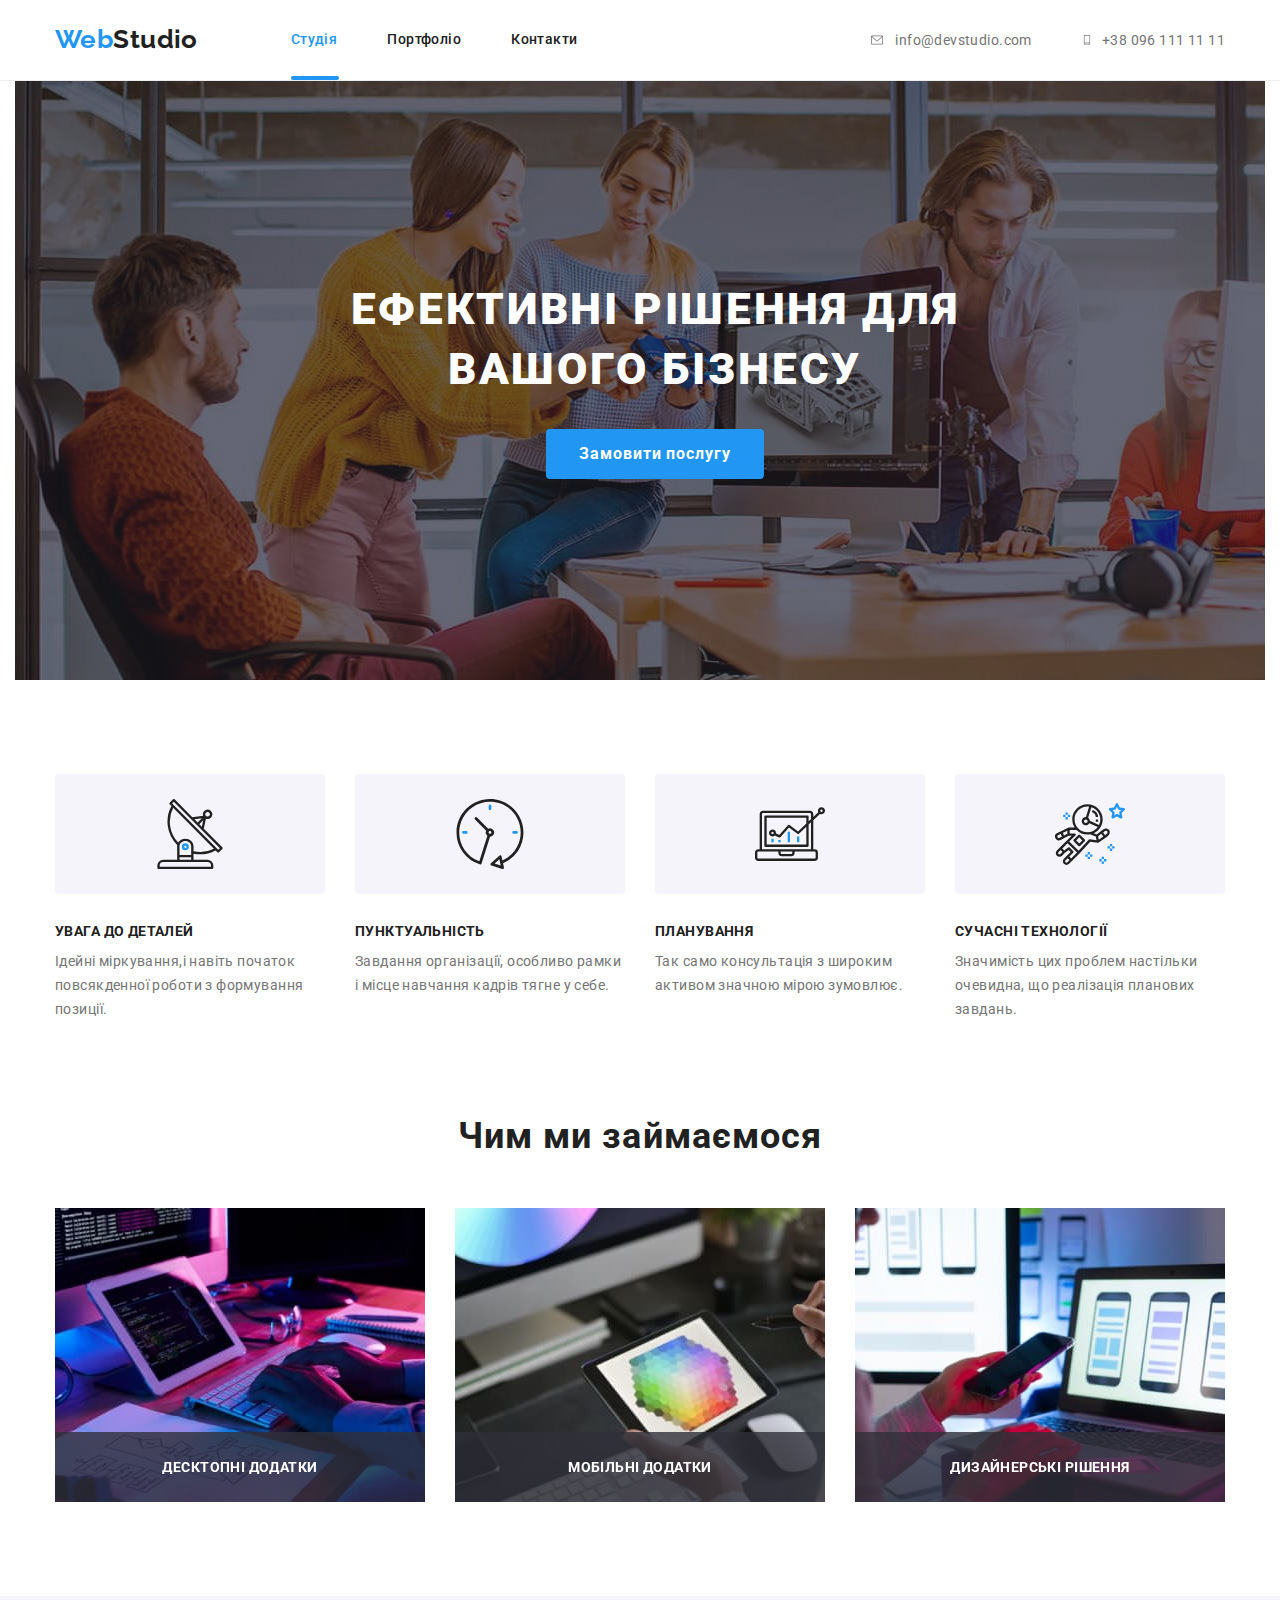
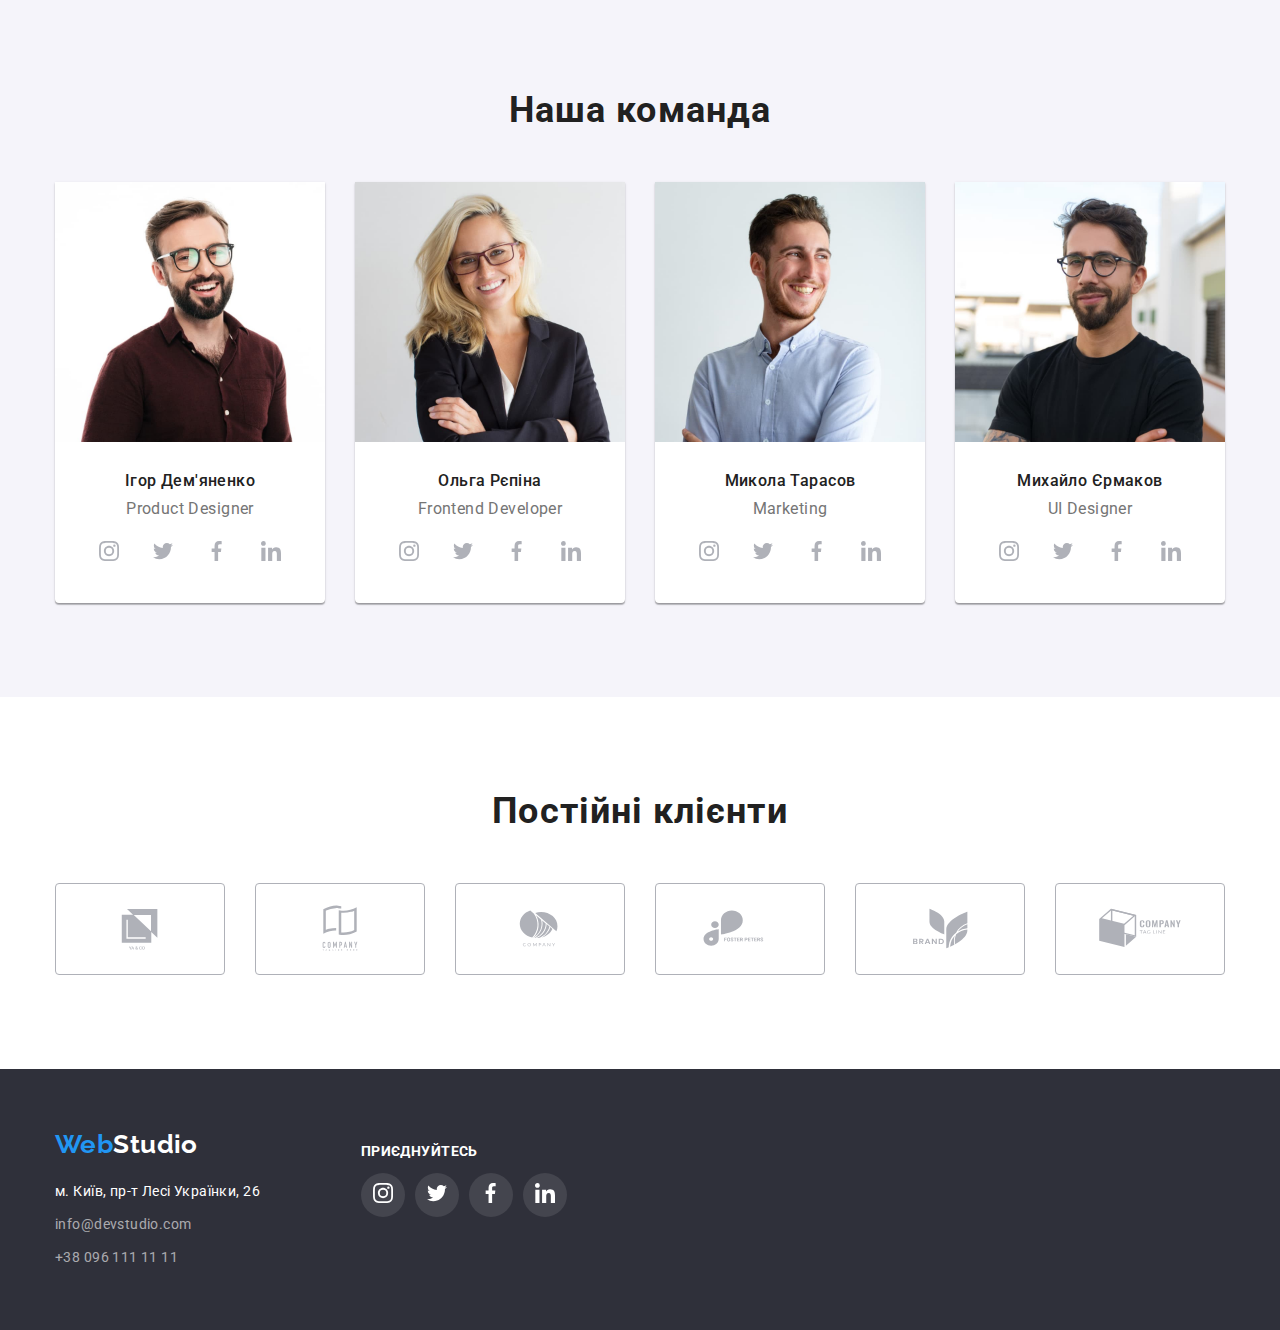
==== commit 84187c8a: "upp" ====
--- a/index.html
+++ b/index.html
@@ -125,9 +125,9 @@
                 <div class="section">
             <h2 class="title">Чим ми займаємося</h2>
                 <ul class="list list-pictures">
-                    <li class="photos"><img src="./images/img1.jpg" alt="Програміст кодує" width="370"></li>
-                    <li class="photos photos-second"><img src="./images/img2.jpg" alt="Дизайнер працює за ноутбуком" width="370"></li>
-                    <li class="photos photos-third"><img src="./images/img3.jpg" alt="Дизайнер роздивляється колірну палітру" width="370"></li>
+                    <li class="photos"><img src="./images/img1.jpg" alt="Програміст кодує" width="370" ><p class="text-photo">ДЕСКТОПНІ ДОДАТКИ</p></li>
+                    <li class="photos"><img src="./images/img2.jpg" alt="Дизайнер працює за ноутбуком" width="370"><p class="text-photo">МОБІЛЬНІ ДОДАТКИ</p></li>
+                    <li class="photos"><img src="./images/img3.jpg" alt="Дизайнер роздивляється колірну палітру" width="370"><p class="text-photo third">ДИЗАЙНЕРСЬКІ РІШЕННЯ</p></li>
                 </ul>
                </div>
             </div>
@@ -412,7 +412,7 @@
     <div class="modal">
     <button type="button" class="modal-close-button" data-modal-close>
             <div class="thumb">
-                <img class="close-button" src="./close.png" alt="close" width="30" height="30">
+                <img class="close-button" src="./images/close.png" alt="close" width="30" height="30">
             </div>
     </button>
     </div>
--- a/css/styles.css
+++ b/css/styles.css
@@ -489,8 +489,12 @@
     position: relative;
 }
 
+.photos{
+    position: relative;
+}
+
 .photos::after{
-    content: "ДЕСКТОПНІ ДОДАТКИ";
+    content: "";
     color: var(--second-text-color);
     font-style: normal;
     font-weight: 700;
@@ -508,15 +512,26 @@
     bottom: 0px;
 }
 
-.photos.photos-second::after{
-    content: "МОБІЛЬНІ ДОДАТКИ";
-}
-
-.photos.photos-third::after{
-    content: "ДИЗАЙНЕРСЬКІ РІШЕННЯ";
-    padding: 27px 90px;
+
+.text-photo{
+    position: absolute;
+    font-style: normal;
+    font-weight: 700;
+    font-size: 14px;
+    line-height: 16px;
+    text-align: center;
+    letter-spacing: 0.03em;
     align-items: center;
-    
+    color: var(--second-text-color);
+    margin-bottom: 27px;
+    margin-right: 107px;
+    margin-left: 107px;
+    margin-top: 251px;
+    z-index: 1;
+}
+.text-photo.third{
+    margin-right: 90px;
+    margin-left: 90px;
 }
 
 
@@ -824,6 +839,8 @@
     height: 100%;
     z-index: 1;
     background-color: rgba(0, 0, 0, 0.2);
+    transition: opacity 250ms, visibility 250ms;
+    
 }
 
 .modal{
@@ -867,6 +884,17 @@
     height: 30px;
     width: 30px;
     z-index: 1;
-    margin-top: -8px;
-    margin-left: -8px;
-}
+    margin-top: -14px;
+    margin-left: -6px;
+}
+
+
+/* /*animacja*/
+:hover:focus {
+    transition-property: background-color color fill;
+    transition-duration: 3000ms;
+    transition-timing-function: cubic-bezier(0.4,
+            0,
+            0.2,
+            1);
+} 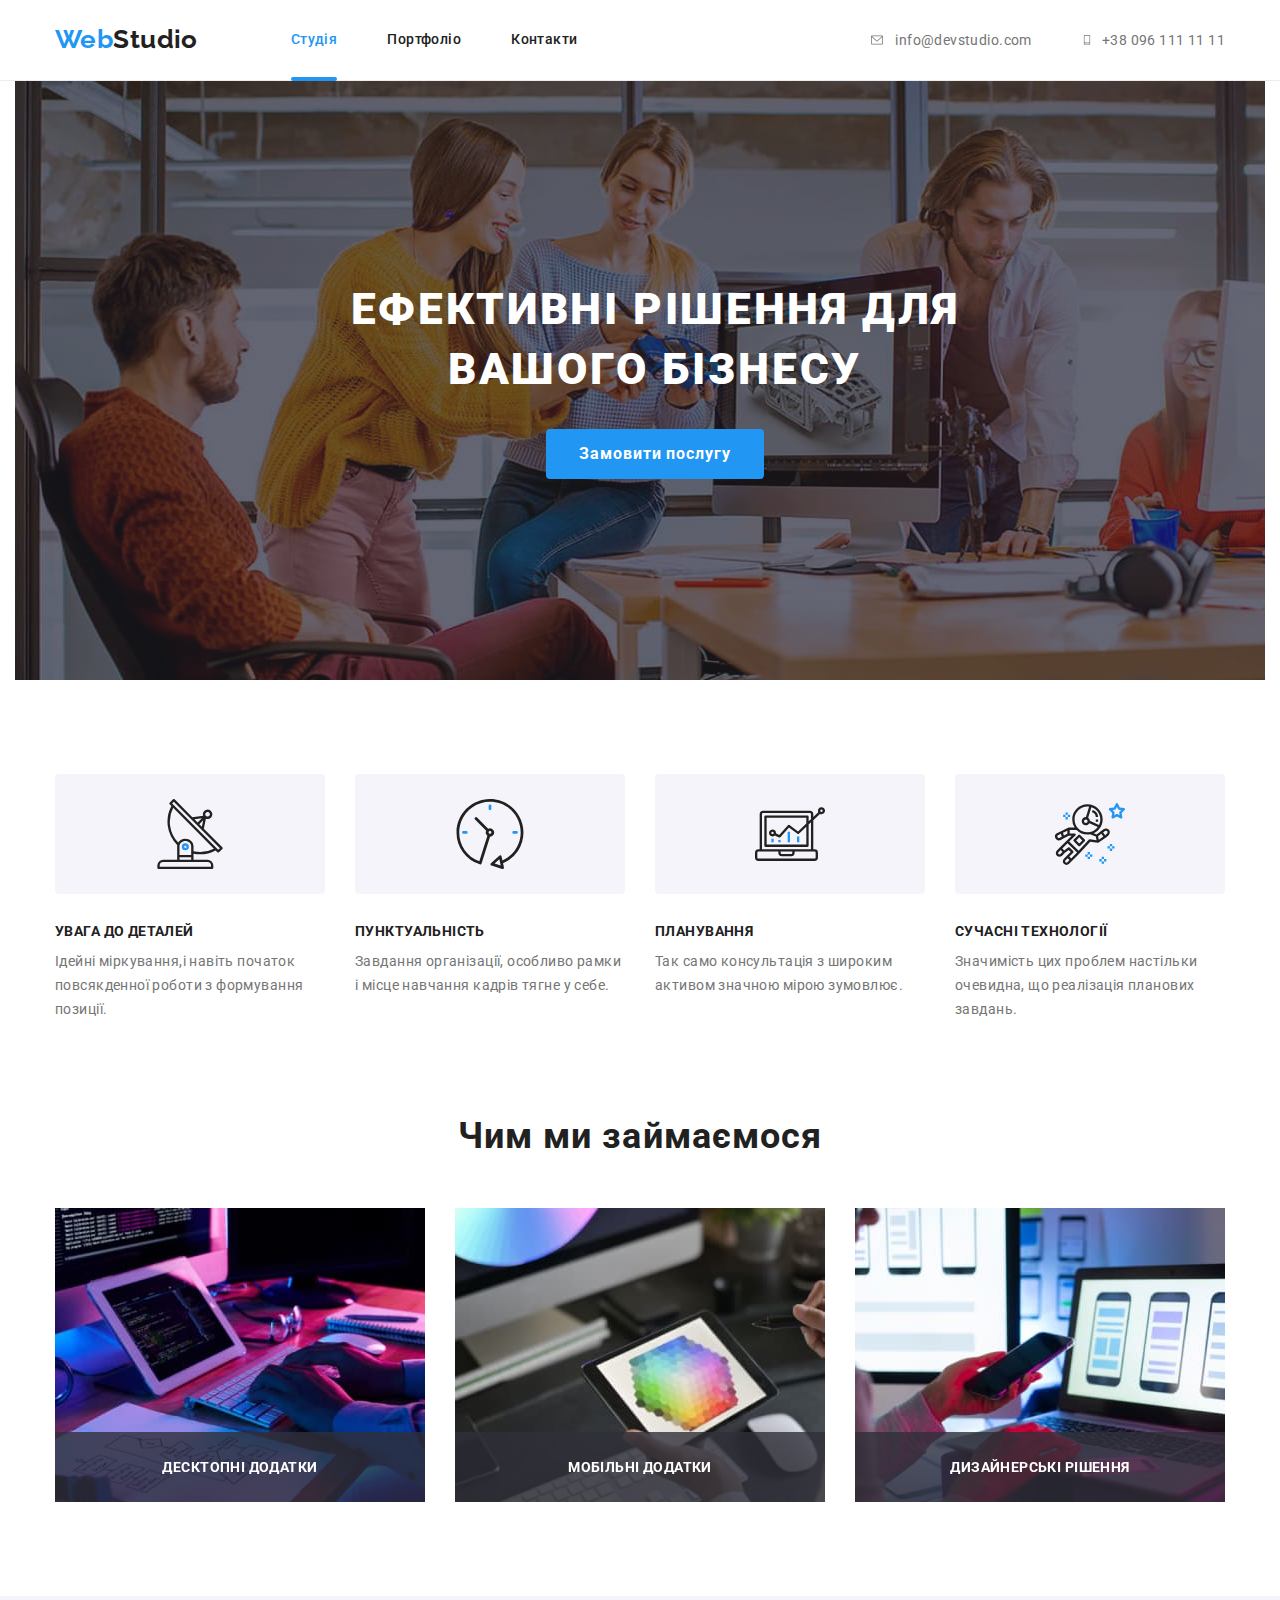
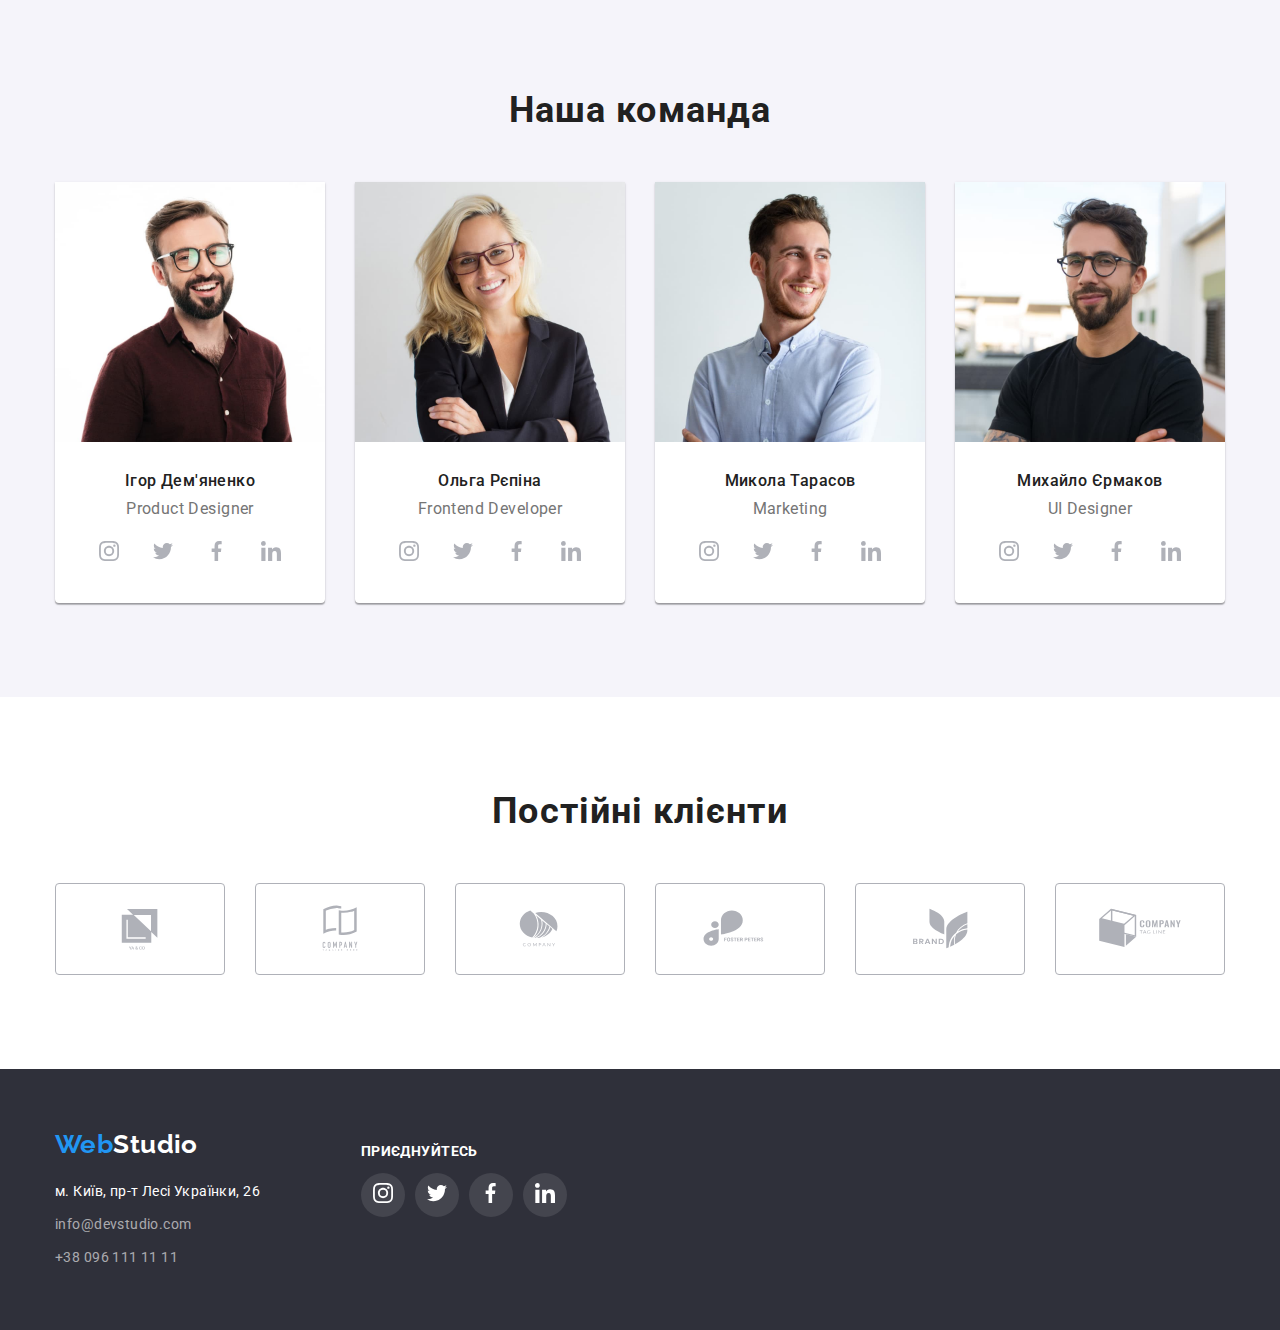
==== commit aa1b05d2: "updated" ====
--- a/index.html
+++ b/index.html
@@ -22,7 +22,7 @@
                         class="studio">Studio</span></a>
                 <nav>
                     <ul class="list site-nav decoration header-decoration">
-                        <li class="item"><a class="link current" href="./index.html">Студія</a></li>
+                        <li class="item"><a class="link current link-decoration" href="./index.html">Студія</a></li>
                         <li class="item"><a class="link" href="./portfolio.html">Портфоліо</a></li>
                         <li class="item"><a class="link" href="./index.html">Контакти</a></li>
                     </ul>
--- a/css/styles.css
+++ b/css/styles.css
@@ -159,6 +159,7 @@
     line-height: 1.14;
     text-decoration: none;
 
+    transition: color 250ms, background-color 250ms,fill 250ms;
 }
 
 .site-nav .link:hover, .site-nav .link:focus {
@@ -189,6 +190,8 @@
 
 .contact {
     text-decoration: none;
+
+    transition: color 250ms, background-color 250ms,fill 250ms;
 }
 
 .contact:hover, .contact:focus{
@@ -242,6 +245,8 @@
 .footer-contact {
     color: var(--second-text-color-footer);
     text-decoration: none;
+
+    transition: color 250ms, background-color 250ms, fill 250ms; 
 }
 
 .footer-contact:hover,
@@ -296,6 +301,8 @@
     text-decoration: none;
     line-height: 1.71;
     font-size: 14px;
+
+    transition: color 250ms, background-color 250ms, fill 250ms; 
     }
 .city:hover, .city:focus{
     color: var(--accent-text-color);
@@ -311,6 +318,8 @@
 .mail-number{
     color: var(--second-text-color-footer);
     text-decoration: none;
+
+    transition: color 250ms, background-color 250ms, fill 250ms; 
 }
 
 .mail-number:hover,
@@ -330,6 +339,10 @@
 }
 .social{
     background-color:var(--footer-background-icon);
+}
+
+.cards-img-icon .img-footer{
+    transition: color 250ms, background-color 250ms, fill 250ms; 
 }
 .cards-img-icon .img-footer:hover, 
 .cards-img-icon .img-footer:focus{
@@ -407,6 +420,8 @@
     letter-spacing: 0.06em;
     cursor: pointer;
     text-align: center;
+
+    transition: color 250ms, background-color 250ms,fill 250ms;
 }
 
 .button.primary:hover, .button.primary:focus {
@@ -584,6 +599,8 @@
     
     box-shadow: 0px 1px 3px rgba(0, 0, 0, 0.12), 0px 1px 1px rgba(0, 0, 0, 0.14), 0px 2px 1px rgba(0, 0, 0, 0.2);
     border-radius: 0px 0px 4px 4px;
+
+    transition: box-shadow 250ms;
 }
 .card .images {
     margin-top: 0px;
@@ -630,6 +647,8 @@
 width: 44px;
 height: 44px;
 border-radius: 50%;
+
+transition: color 250ms, background-color 250ms,fill 250ms;
 }
 
 .cards-img-icon:hover,
@@ -664,7 +683,7 @@
     margin-top: 0;
     margin-bottom: 50px;
 }
-
+/*
 .header-decoration{
     position: relative;
 }
@@ -677,22 +696,47 @@
     height: 4px;
     background-color: #2196F3;
     border-radius: 2px;
-}
-
-.header-decoration-portfolio{
+}*/
+
+.link-decoration{
     position: relative;
 }
-.header-decoration-portfolio::after{
-    position: absolute;
-    bottom: 0;
-    left: 93px;
+.link-decoration::after{
+     display: inline-block;
+     content: "";
+     width: 100%;
+     height: 4px;
+
+     position: absolute;
+     left: 0;
+     bottom: -1px;
+     background-color: var(--accent-text-color);
+     border-radius: 2px;
+}
+/*.link-decoration-first{
+ position: relative;
+}
+.link-decoration-first::after{
     content: "";
-    width: 78px;
+    display: block;
+    width: 100%;
     height: 4px;
-    background-color: #2196F3;
+    background-color: var(--accent-text-color);
     border-radius: 2px;
 }
 
+.link-decoration-second{
+    position: relative;
+}
+.link-decoration-second::after{
+    content: "";
+    display: block;
+    width: 100%;
+    height: 4px;
+    background-color: var(--accent-text-color);
+    border-radius: 2px;
+}
+*/
 .clients-logoes{
     display: flex;
     flex-direction: row;
@@ -707,6 +751,8 @@
     background-color: var(--second-text-color);
     border: 1px solid rgba(175, 177, 184, 1);
     border-radius: 4px;
+
+    transition: color 250ms, background-color 250ms, fill 250ms, box-shadow 250ms; 
 }
 .clients-img:hover, .clients-img:focus{
     border: 1px solid var(--accent-text-color);
@@ -773,6 +819,8 @@
     line-height: 1.62;
     letter-spacing: 0.03em;
     text-align: center;
+
+    transition: color 250ms, background-color 250ms, fill 250ms, box-shadow 250ms; 
 }
 
 .button .secondary:hover, .button .secondary:focus {
@@ -784,6 +832,10 @@
 }
 
 /*img porfolio*/
+.portfolio-link{
+    transition: box-shadow 250ms;
+}
+
 .portfolio-link:hover, .portfolio-link:focus{
     box-shadow: 0px 4px 4px 0px rgba(0, 0, 0, 0.25);
 }
@@ -794,10 +846,12 @@
 }
 
 div.portfolio-card {
+    position: relative;
     padding-left: 24px;
     padding-top: 20px;
     padding-bottom: 20px;
     border: 1px solid var(--card-border);
+    z-index: 2;
 }
 
 .cards-portfolio{
@@ -827,6 +881,42 @@
 
     margin-top: 0px;
     margin-bottom: 0px;
+}
+
+
+/*overlay*/
+.portfolio-cards-description{
+    position:absolute;
+    top: 0;
+    right: 0;
+    width: 370px;
+    height: 294px;
+    background-color: rgba(33, 150, 243, 0.9);
+    transform: translateY(0);
+    transition: transform 250ms;
+    z-index: 0;
+    visibility: hidden;
+}
+
+.portfolio-describtion-text{
+    color: var(--second-text-color);
+    font-weight: 400;
+    font-size: 18px;
+    line-height: 28px;
+    letter-spacing: 0.03em;
+    padding-top: 63px;
+    padding-bottom: 63px;
+    padding-left: 24px;
+    padding-right: 24px;
+}
+.portfolio-link:hover .portfolio-cards-description{
+    transform: translateY(-100%);
+    border-radius: 1px;
+    visibility: visible;
+}
+
+.portfolio-link{
+    position: relative;
 }
 
 
@@ -839,6 +929,7 @@
     height: 100%;
     z-index: 1;
     background-color: rgba(0, 0, 0, 0.2);
+
     transition: opacity 250ms, visibility 250ms;
     
 }
@@ -856,6 +947,7 @@
     box-shadow: 0px 2px 1px 0px rgba(0, 0, 0, 0.2);
     box-shadow: 0px 1px 1px 0px rgba(0, 0, 0, 0.14);
     box-shadow: 0px 1px 3px 0px rgba(0, 0, 0, 0.12);
+
 }
 
 .is-hidden {
@@ -876,6 +968,7 @@
     height: 30px;
     border:0;
     background-color: var(--second-text-color);
+
 }
 
 .thumb > img{
@@ -887,14 +980,3 @@
     margin-top: -14px;
     margin-left: -6px;
 }
-
-
-/* /*animacja*/
-:hover:focus {
-    transition-property: background-color color fill;
-    transition-duration: 3000ms;
-    transition-timing-function: cubic-bezier(0.4,
-            0,
-            0.2,
-            1);
-} 